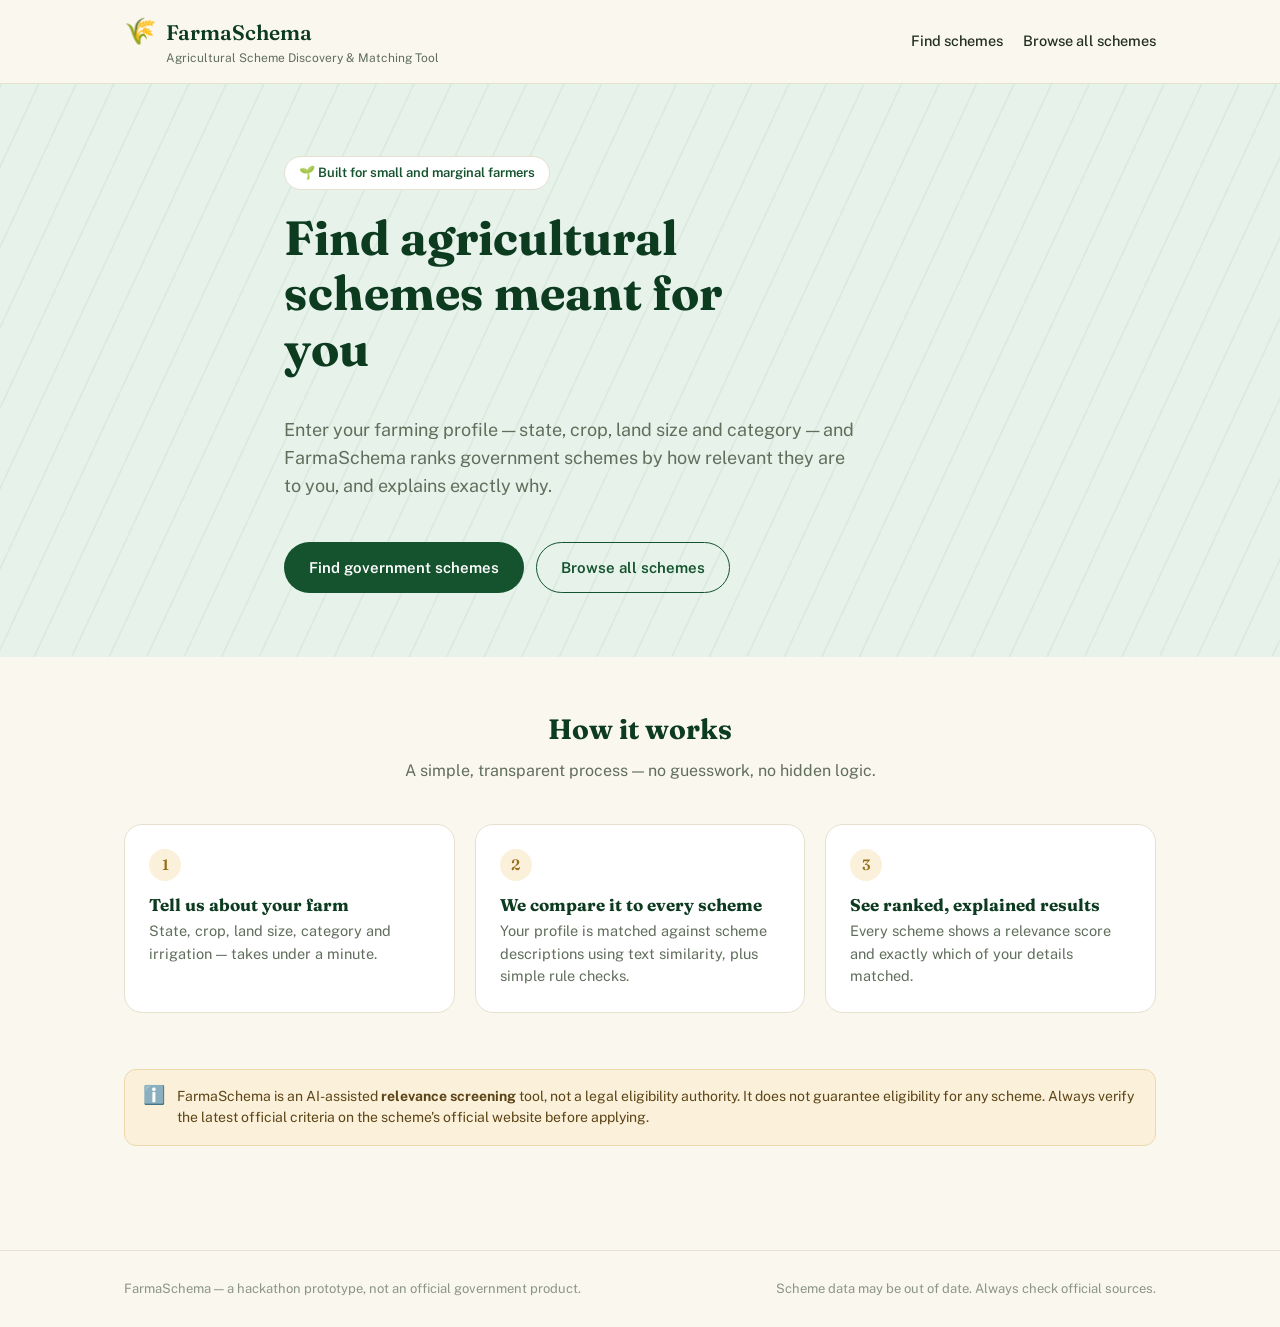
==== frontend/index.html @ 50de64b8 "Add files via upload" ====
<!DOCTYPE html>
<html lang="en">
<head>
<meta charset="UTF-8">
<meta name="viewport" content="width=device-width, initial-scale=1.0">
<title>FarmaSchema — Agricultural Scheme Discovery & Matching Tool</title>
<link rel="stylesheet" href="css/style.css">
</head>
<body>

  <header class="site-header">
    <div class="container">
      <a href="index.html" class="brand">
        <span class="brand-mark">🌾</span>
        <span>
          <span class="brand-name">FarmaSchema</span>
          <span class="brand-subtitle">Agricultural Scheme Discovery & Matching Tool</span>
        </span>
      </a>
      <nav class="site-nav">
        <a href="dashboard.html">Find schemes</a>
        <a href="scheme.html">Browse all schemes</a>
      </nav>
    </div>
  </header>

  <section class="hero">
    <div class="container">
      <span class="eyebrow">🌱 Built for small and marginal farmers</span>
      <h1>Find agricultural schemes meant for you</h1>
      <p class="lede">
        Enter your farming profile — state, crop, land size and category —
        and FarmaSchema ranks government schemes by how relevant they are
        to you, and explains exactly why.
      </p>
      <div class="hero-actions">
        <a href="dashboard.html" class="btn btn-primary">Find government schemes</a>
        <a href="scheme.html" class="btn btn-secondary">Browse all schemes</a>
      </div>
    </div>
  </section>

  <section class="section">
    <div class="container">
      <div class="section-heading">
        <h2>How it works</h2>
        <p>A simple, transparent process — no guesswork, no hidden logic.</p>
      </div>
      <div class="steps">
        <div class="step-card">
          <div class="step-number">1</div>
          <h3>Tell us about your farm</h3>
          <p>State, crop, land size, category and irrigation — takes under a minute.</p>
        </div>
        <div class="step-card">
          <div class="step-number">2</div>
          <h3>We compare it to every scheme</h3>
          <p>Your profile is matched against scheme descriptions using text similarity, plus simple rule checks.</p>
        </div>
        <div class="step-card">
          <div class="step-number">3</div>
          <h3>See ranked, explained results</h3>
          <p>Every scheme shows a relevance score and exactly which of your details matched.</p>
        </div>
      </div>
    </div>
  </section>

  <section class="section" style="padding-top:0;">
    <div class="container">
      <div class="disclaimer">
        <span class="icon">ℹ️</span>
        <span>
          FarmaSchema is an AI-assisted <strong>relevance screening</strong> tool, not a legal
          eligibility authority. It does not guarantee eligibility for any scheme.
          Always verify the latest official criteria on the scheme's official website before applying.
        </span>
      </div>
    </div>
  </section>

  <footer class="site-footer">
    <div class="container">
      <span>FarmaSchema — a hackathon prototype, not an official government product.</span>
      <span>Scheme data may be out of date. Always check official sources.</span>
    </div>
  </footer>

  <script src="js/app.js"></script>
</body>
</html>
---- frontend/css/style.css ----
/* =========================================================
   FarmaSchema — design tokens
   A warm, earthy identity: deep field-green, soil brown and
   a wheat-gold accent used specifically for the relevance meter,
   on a parchment background. Fraunces (a serif with real
   character) carries headlines; Public Sans carries everything
   people need to read quickly and act on.
   ========================================================= */

@import url('https://fonts.googleapis.com/css2?family=Fraunces:opsz,wght@9..144,500;9..144,600;9..144,700&family=Public+Sans:wght@400;500;600;700&display=swap');

:root {
  --color-forest: #14532d;
  --color-forest-dark: #0d3b20;
  --color-leaf: #2f8f5b;
  --color-leaf-light: #e7f3ea;
  --color-soil: #7c4a25;
  --color-soil-light: #f3e8dc;
  --color-wheat: #d9a441;
  --color-wheat-dark: #97701f;
  --color-wheat-light: #fbf0da;
  --color-bg: #faf7ef;
  --color-surface: #ffffff;
  --color-text: #23301f;
  --color-text-muted: #616e5c;
  --color-text-faint: #8b9587;
  --color-border: #e5e0d0;
  --color-danger: #a3352c;
  --color-danger-light: #fbeae8;

  --radius-lg: 18px;
  --radius-md: 12px;
  --radius-sm: 8px;
  --shadow-card: 0 1px 2px rgba(20, 30, 18, 0.05), 0 6px 20px rgba(20, 30, 18, 0.06);
  --font-display: 'Fraunces', Georgia, serif;
  --font-body: 'Public Sans', -apple-system, BlinkMacSystemFont, sans-serif;
  --max-width: 1080px;
}

* { box-sizing: border-box; }

html, body {
  margin: 0;
  padding: 0;
}

body {
  font-family: var(--font-body);
  background: var(--color-bg);
  color: var(--color-text);
  line-height: 1.55;
  -webkit-font-smoothing: antialiased;
}

img { max-width: 100%; }

a { color: var(--color-forest); }

h1, h2, h3, h4 {
  font-family: var(--font-display);
  color: var(--color-forest-dark);
  margin: 0 0 0.5em;
  line-height: 1.15;
}

p { margin: 0 0 1em; }

.container {
  max-width: var(--max-width);
  margin: 0 auto;
  padding: 0 24px;
}

/* ---------- Buttons ---------- */

.btn {
  display: inline-flex;
  align-items: center;
  justify-content: center;
  gap: 8px;
  font-family: var(--font-body);
  font-weight: 600;
  font-size: 15px;
  padding: 13px 24px;
  border-radius: 999px;
  border: 1px solid transparent;
  cursor: pointer;
  text-decoration: none;
  transition: transform 0.12s ease, background 0.15s ease, border-color 0.15s ease;
}

.btn:active { transform: scale(0.98); }

.btn-primary {
  background: var(--color-forest);
  color: #fff;
}
.btn-primary:hover { background: var(--color-forest-dark); }

.btn-secondary {
  background: transparent;
  border-color: var(--color-forest);
  color: var(--color-forest);
}
.btn-secondary:hover { background: var(--color-leaf-light); }

.btn-ghost {
  background: transparent;
  border-color: var(--color-border);
  color: var(--color-text);
}
.btn-ghost:hover { border-color: var(--color-forest); }

.btn-block { width: 100%; }

.btn:disabled { opacity: 0.55; cursor: not-allowed; }

/* ---------- Header / nav ---------- */

.site-header {
  border-bottom: 1px solid var(--color-border);
  background: rgba(250, 247, 239, 0.92);
  backdrop-filter: blur(6px);
  position: sticky;
  top: 0;
  z-index: 20;
}

.site-header .container {
  display: flex;
  align-items: center;
  justify-content: space-between;
  padding-top: 16px;
  padding-bottom: 16px;
}

.brand {
  display: flex;
  align-items: baseline;
  gap: 10px;
  text-decoration: none;
}

.brand-mark {
  font-size: 26px;
  line-height: 1;
}

.brand-name {
  font-family: var(--font-display);
  font-weight: 600;
  font-size: 21px;
  color: var(--color-forest-dark);
}

.brand-subtitle {
  display: block;
  font-size: 12px;
  color: var(--color-text-muted);
  font-weight: 400;
  font-family: var(--font-body);
}

.site-nav {
  display: flex;
  gap: 20px;
  align-items: center;
}

.site-nav a {
  color: var(--color-text);
  text-decoration: none;
  font-size: 14.5px;
  font-weight: 500;
}

.site-nav a:hover { color: var(--color-forest); }

/* ---------- Hero (furrow-line texture is the signature element) ---------- */

.hero {
  position: relative;
  overflow: hidden;
  background: var(--color-leaf-light);
  background-image: repeating-linear-gradient(
    115deg,
    rgba(20, 83, 45, 0.05) 0px,
    rgba(20, 83, 45, 0.05) 2px,
    transparent 2px,
    transparent 34px
  );
  padding: 72px 0 64px;
}

.hero .container {
  display: grid;
  gap: 16px;
  max-width: 760px;
}

.eyebrow {
  display: inline-flex;
  align-items: center;
  gap: 8px;
  width: fit-content;
  background: var(--color-surface);
  border: 1px solid var(--color-border);
  color: var(--color-forest);
  font-size: 13px;
  font-weight: 600;
  padding: 6px 14px;
  border-radius: 999px;
  margin-bottom: 4px;
}

.hero h1 {
  font-size: clamp(32px, 5vw, 48px);
  max-width: 14ch;
}

.hero .lede {
  font-size: 18px;
  color: var(--color-text-muted);
  max-width: 52ch;
}

.hero-actions {
  display: flex;
  gap: 12px;
  margin-top: 8px;
  flex-wrap: wrap;
}

/* ---------- Sections ---------- */

.section {
  padding: 56px 0;
}

.section-heading {
  text-align: center;
  max-width: 620px;
  margin: 0 auto 40px;
}

.section-heading h2 { font-size: 28px; }
.section-heading p { color: var(--color-text-muted); }

/* Steps strip — a real sequence, so numbers earn their place here */

.steps {
  display: grid;
  grid-template-columns: repeat(3, 1fr);
  gap: 20px;
}

.step-card {
  background: var(--color-surface);
  border: 1px solid var(--color-border);
  border-radius: var(--radius-lg);
  padding: 24px;
}

.step-number {
  font-family: var(--font-display);
  font-size: 15px;
  font-weight: 600;
  color: var(--color-wheat-dark);
  background: var(--color-wheat-light);
  width: 32px;
  height: 32px;
  border-radius: 50%;
  display: flex;
  align-items: center;
  justify-content: center;
  margin-bottom: 14px;
}

.step-card h3 { font-size: 17px; margin-bottom: 6px; }
.step-card p { color: var(--color-text-muted); font-size: 14.5px; margin-bottom: 0; }

/* ---------- Disclaimer banner ---------- */

.disclaimer {
  display: flex;
  gap: 12px;
  align-items: flex-start;
  background: var(--color-wheat-light);
  border: 1px solid #ecd9ab;
  border-radius: var(--radius-md);
  padding: 16px 18px;
  font-size: 14px;
  color: #5c4517;
}

.disclaimer .icon { font-size: 18px; line-height: 1; }

/* ---------- Cards / grid ---------- */

.card {
  background: var(--color-surface);
  border: 1px solid var(--color-border);
  border-radius: var(--radius-lg);
  box-shadow: var(--shadow-card);
  padding: 24px;
}

/* ---------- Forms ---------- */

.form-grid {
  display: grid;
  grid-template-columns: 1fr 1fr;
  gap: 18px;
}

.form-field { display: flex; flex-direction: column; gap: 6px; }
.form-field.full { grid-column: 1 / -1; }

.form-field label {
  font-size: 13.5px;
  font-weight: 600;
  color: var(--color-text);
}

.form-field .hint {
  font-size: 12.5px;
  color: var(--color-text-faint);
  font-weight: 400;
}

.form-field input[type="text"],
.form-field input[type="number"],
.form-field select,
.form-field textarea {
  font-family: var(--font-body);
  font-size: 15px;
  padding: 11px 13px;
  border-radius: var(--radius-sm);
  border: 1px solid var(--color-border);
  background: #fff;
  color: var(--color-text);
}

.form-field input:focus,
.form-field select:focus,
.form-field textarea:focus {
  outline: none;
  border-color: var(--color-leaf);
  box-shadow: 0 0 0 3px var(--color-leaf-light);
}

.radio-row {
  display: flex;
  gap: 10px;
}

.radio-pill {
  flex: 1;
  position: relative;
}

.radio-pill input {
  position: absolute;
  opacity: 0;
  inset: 0;
  cursor: pointer;
}

.radio-pill span {
  display: block;
  text-align: center;
  padding: 11px;
  border-radius: var(--radius-sm);
  border: 1px solid var(--color-border);
  font-size: 14.5px;
  font-weight: 500;
  color: var(--color-text-muted);
}

.radio-pill input:checked + span {
  border-color: var(--color-forest);
  background: var(--color-leaf-light);
  color: var(--color-forest-dark);
}

.field-error {
  font-size: 13px;
  color: var(--color-danger);
  display: none;
}

.form-field.has-error input,
.form-field.has-error select {
  border-color: var(--color-danger);
}
.form-field.has-error .field-error { display: block; }

/* ---------- Profile summary chips ---------- */

.profile-summary {
  display: flex;
  flex-wrap: wrap;
  gap: 8px;
  margin: 18px 0 28px;
}

.chip {
  background: var(--color-leaf-light);
  color: var(--color-forest-dark);
  font-size: 13.5px;
  font-weight: 500;
  padding: 7px 13px;
  border-radius: 999px;
}

/* ---------- Scheme result cards ---------- */

.results-header {
  display: flex;
  align-items: baseline;
  justify-content: space-between;
  gap: 12px;
  margin-bottom: 18px;
  flex-wrap: wrap;
}

.results-header h2 { font-size: 22px; margin-bottom: 0; }
.results-count { color: var(--color-text-muted); font-size: 14px; }

.scheme-list {
  display: flex;
  flex-direction: column;
  gap: 16px;
}

.scheme-card {
  background: var(--color-surface);
  border: 1px solid var(--color-border);
  border-radius: var(--radius-lg);
  padding: 22px 24px;
  box-shadow: var(--shadow-card);
}

.scheme-card-top {
  display: flex;
  justify-content: space-between;
  gap: 16px;
  align-items: flex-start;
  flex-wrap: wrap;
}

.scheme-card h3 { font-size: 19px; margin-bottom: 4px; }
.scheme-card .short-desc { color: var(--color-text-muted); font-size: 14.5px; margin-bottom: 14px; }

.bookmark-btn {
  background: none;
  border: 1px solid var(--color-border);
  border-radius: 999px;
  width: 38px;
  height: 38px;
  font-size: 17px;
  cursor: pointer;
  flex-shrink: 0;
  display: flex;
  align-items: center;
  justify-content: center;
}
.bookmark-btn[data-active="true"] {
  border-color: var(--color-wheat-dark);
  background: var(--color-wheat-light);
}

/* Relevance meter — the signature visual: a grain-gold fill bar */

.relevance-block {
  min-width: 140px;
  text-align: right;
}

.relevance-label {
  font-size: 12px;
  color: var(--color-text-faint);
  font-weight: 600;
  letter-spacing: 0.03em;
  text-transform: uppercase;
}

.relevance-value {
  font-family: var(--font-display);
  font-size: 24px;
  font-weight: 600;
  color: var(--color-forest-dark);
}

.relevance-bar {
  width: 140px;
  height: 8px;
  border-radius: 999px;
  background: #eee9da;
  overflow: hidden;
  margin-top: 6px;
}

.relevance-fill {
  height: 100%;
  border-radius: 999px;
  background: var(--color-wheat);
}
.relevance-fill.strong { background: var(--color-leaf); }
.relevance-fill.weak { background: var(--color-text-faint); }

.why-box {
  background: var(--color-bg);
  border: 1px solid var(--color-border);
  border-radius: var(--radius-md);
  padding: 14px 16px;
  margin-top: 4px;
}

.why-box summary {
  cursor: pointer;
  font-weight: 600;
  font-size: 14px;
  list-style: none;
  display: flex;
  align-items: center;
  gap: 6px;
}
.why-box summary::-webkit-details-marker { display: none; }
.why-box summary::before { content: "▸"; transition: transform 0.15s ease; }
.why-box[open] summary::before { transform: rotate(90deg); }

.attr-list {
  list-style: none;
  padding: 0;
  margin: 12px 0 0;
  display: grid;
  gap: 6px;
  font-size: 14px;
}

.attr-list li { display: flex; gap: 8px; align-items: flex-start; }
.attr-list .ok { color: var(--color-leaf); }
.attr-list .warn { color: var(--color-wheat-dark); }

.scheme-card-actions {
  margin-top: 16px;
  display: flex;
  gap: 10px;
}

/* ---------- How it works box ---------- */

.how-it-works {
  background: var(--color-soil-light);
  border: 1px solid #e6d3bd;
  border-radius: var(--radius-lg);
  padding: 22px 24px;
  margin-bottom: 28px;
}
.how-it-works h3 { font-size: 16px; color: var(--color-soil); margin-bottom: 8px; }
.how-it-works p { color: #5c4327; font-size: 14.5px; margin-bottom: 0; }

/* ---------- Scheme detail page ---------- */

.detail-grid {
  display: grid;
  grid-template-columns: 2fr 1fr;
  gap: 28px;
  align-items: start;
}

.detail-section { margin-bottom: 26px; }
.detail-section h2 { font-size: 18px; margin-bottom: 8px; }
.detail-section ul { margin: 0; padding-left: 20px; }
.detail-section li { margin-bottom: 6px; }

.sidebar-card { position: sticky; top: 90px; }
.sidebar-card + .sidebar-card { margin-top: 16px; }

.verify-note {
  font-size: 13px;
  color: var(--color-text-faint);
  border-top: 1px dashed var(--color-border);
  margin-top: 16px;
  padding-top: 12px;
}

/* ---------- All schemes browse page section ---------- */

.scheme-browse-grid {
  display: grid;
  grid-template-columns: repeat(2, 1fr);
  gap: 16px;
}

/* ---------- States: loading / empty / error ---------- */

.state-box {
  text-align: center;
  padding: 48px 24px;
  color: var(--color-text-muted);
}
.state-box .icon { font-size: 34px; margin-bottom: 12px; }

.skeleton {
  background: linear-gradient(90deg, #efece0 25%, #f7f4ea 37%, #efece0 63%);
  background-size: 400% 100%;
  animation: skeleton-loading 1.4s ease infinite;
  border-radius: var(--radius-md);
  height: 100px;
}
@keyframes skeleton-loading {
  0% { background-position: 100% 50%; }
  100% { background-position: 0 50%; }
}

/* ---------- Footer ---------- */

.site-footer {
  border-top: 1px solid var(--color-border);
  padding: 28px 0;
  margin-top: 48px;
}
.site-footer .container {
  display: flex;
  justify-content: space-between;
  gap: 12px;
  flex-wrap: wrap;
  font-size: 13px;
  color: var(--color-text-faint);
}

/* ---------- Toast ---------- */

.toast {
  position: fixed;
  bottom: 24px;
  left: 50%;
  transform: translateX(-50%) translateY(20px);
  background: var(--color-forest-dark);
  color: #fff;
  padding: 12px 20px;
  border-radius: 999px;
  font-size: 14px;
  opacity: 0;
  pointer-events: none;
  transition: opacity 0.2s ease, transform 0.2s ease;
  z-index: 50;
}
.toast.visible {
  opacity: 1;
  transform: translateX(-50%) translateY(0);
}

/* ---------- Responsive ---------- */

@media (max-width: 760px) {
  .form-grid { grid-template-columns: 1fr; }
  .steps { grid-template-columns: 1fr; }
  .detail-grid { grid-template-columns: 1fr; }
  .scheme-browse-grid { grid-template-columns: 1fr; }
  .sidebar-card { position: static; }
  .site-nav { display: none; }
  .scheme-card-top { flex-direction: column; }
  .relevance-block { text-align: left; }
}
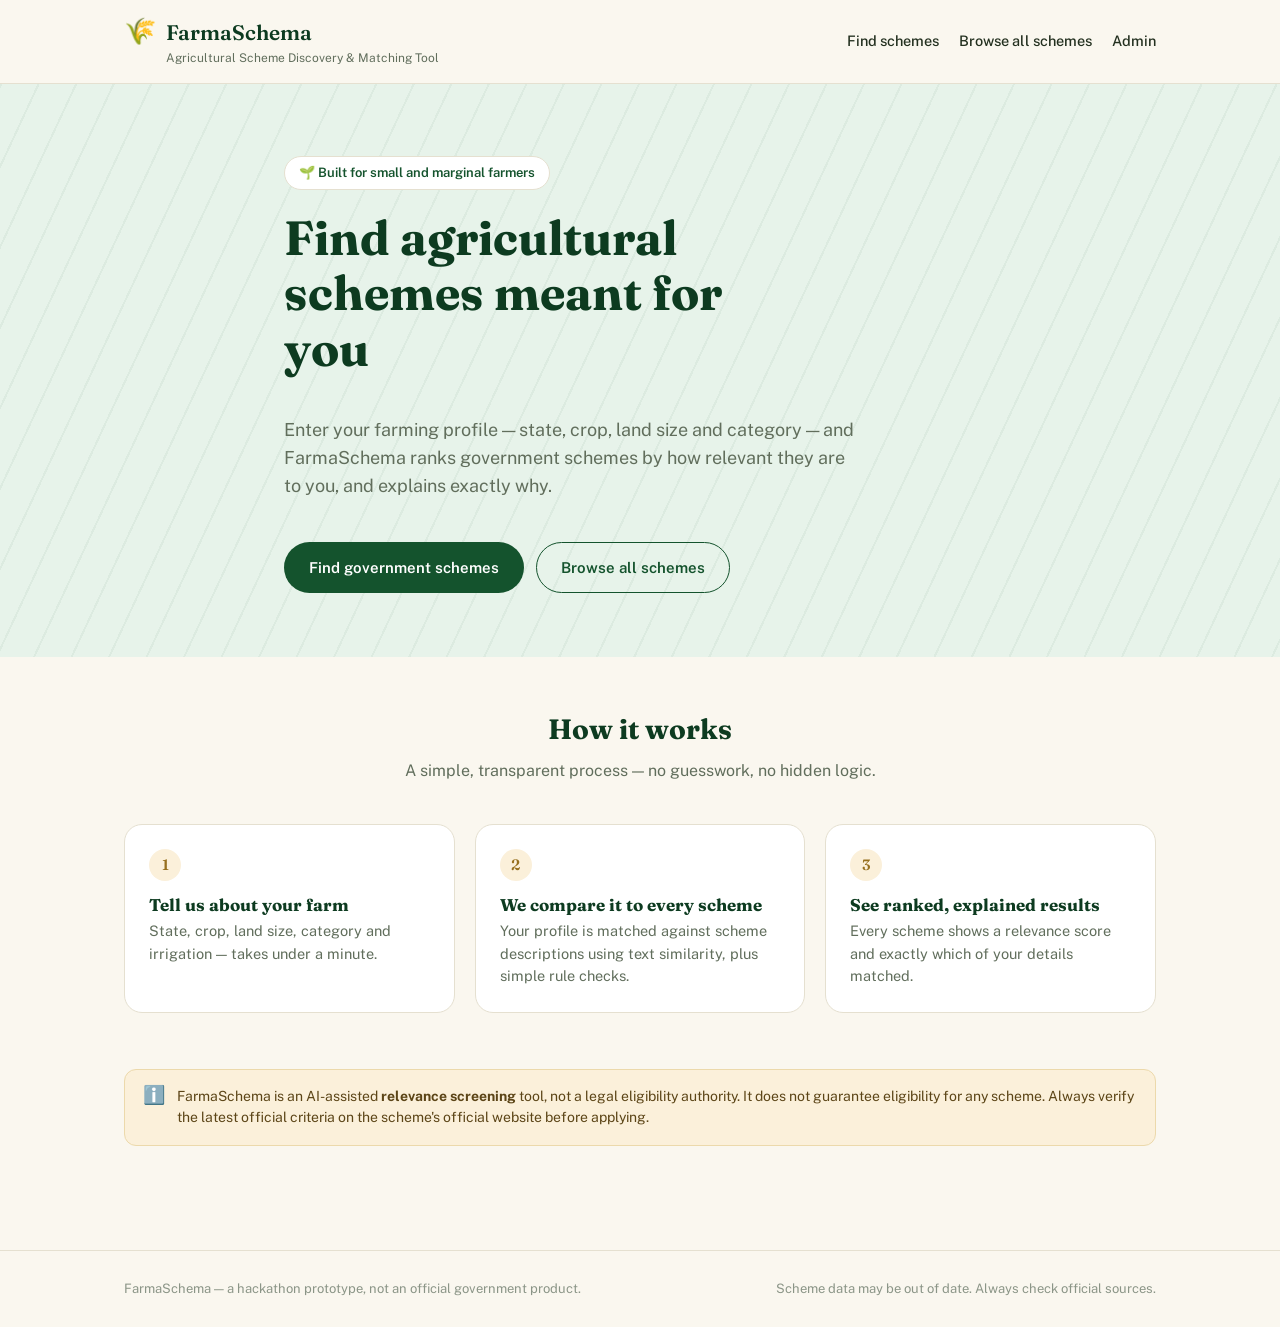
==== commit 44ddcc56: "Add admin scheme editor and backend admin API support" ====
--- a/frontend/index.html
+++ b/frontend/index.html
@@ -20,6 +20,7 @@
       <nav class="site-nav">
         <a href="dashboard.html">Find schemes</a>
         <a href="scheme.html">Browse all schemes</a>
+        <a href="admin.html">Admin</a>
       </nav>
     </div>
   </header>
--- a/frontend/css/style.css
+++ b/frontend/css/style.css
@@ -653,10 +653,100 @@
   transform: translateX(-50%) translateY(0);
 }
 
+/* ---------- Admin editor ---------- */
+
+.admin-container {
+  max-width: 980px;
+}
+
+.admin-heading {
+  text-align: left;
+  margin-left: 0;
+  margin-right: 0;
+}
+
+.admin-panel {
+  border-radius: var(--radius-md);
+}
+
+.admin-token-grid {
+  align-items: end;
+  grid-template-columns: minmax(260px, 1fr) auto;
+}
+
+.admin-actions {
+  display: flex;
+  gap: 10px;
+  flex-wrap: wrap;
+}
+
+.admin-options {
+  display: grid;
+  grid-template-columns: 0.85fr 1.15fr;
+  gap: 16px;
+  margin-top: 16px;
+  align-items: start;
+}
+
+.admin-option-actions {
+  margin-top: 16px;
+}
+
+.admin-panel h3 {
+  font-size: 18px;
+  margin-bottom: 14px;
+}
+
+.admin-meta {
+  display: flex;
+  justify-content: space-between;
+  gap: 12px;
+  flex-wrap: wrap;
+  margin: 18px 0 10px;
+  font-size: 13.5px;
+  color: var(--color-text-muted);
+}
+
+#admin-status[data-type="success"] {
+  color: var(--color-forest);
+  font-weight: 600;
+}
+
+#admin-status[data-type="error"] {
+  color: var(--color-danger);
+  font-weight: 600;
+}
+
+.json-editor {
+  width: 100%;
+  min-height: 360px;
+  resize: vertical;
+  border: 1px solid var(--color-border);
+  border-radius: var(--radius-sm);
+  padding: 14px;
+  font-family: Consolas, Monaco, monospace;
+  font-size: 13px;
+  line-height: 1.45;
+  color: var(--color-text);
+  background: #fffefb;
+}
+
+.json-editor:focus {
+  outline: none;
+  border-color: var(--color-leaf);
+  box-shadow: 0 0 0 3px var(--color-leaf-light);
+}
+
+.admin-note {
+  margin-top: 16px;
+}
+
 /* ---------- Responsive ---------- */
 
 @media (max-width: 760px) {
   .form-grid { grid-template-columns: 1fr; }
+  .admin-token-grid { grid-template-columns: 1fr; }
+  .admin-options { grid-template-columns: 1fr; }
   .steps { grid-template-columns: 1fr; }
   .detail-grid { grid-template-columns: 1fr; }
   .scheme-browse-grid { grid-template-columns: 1fr; }
